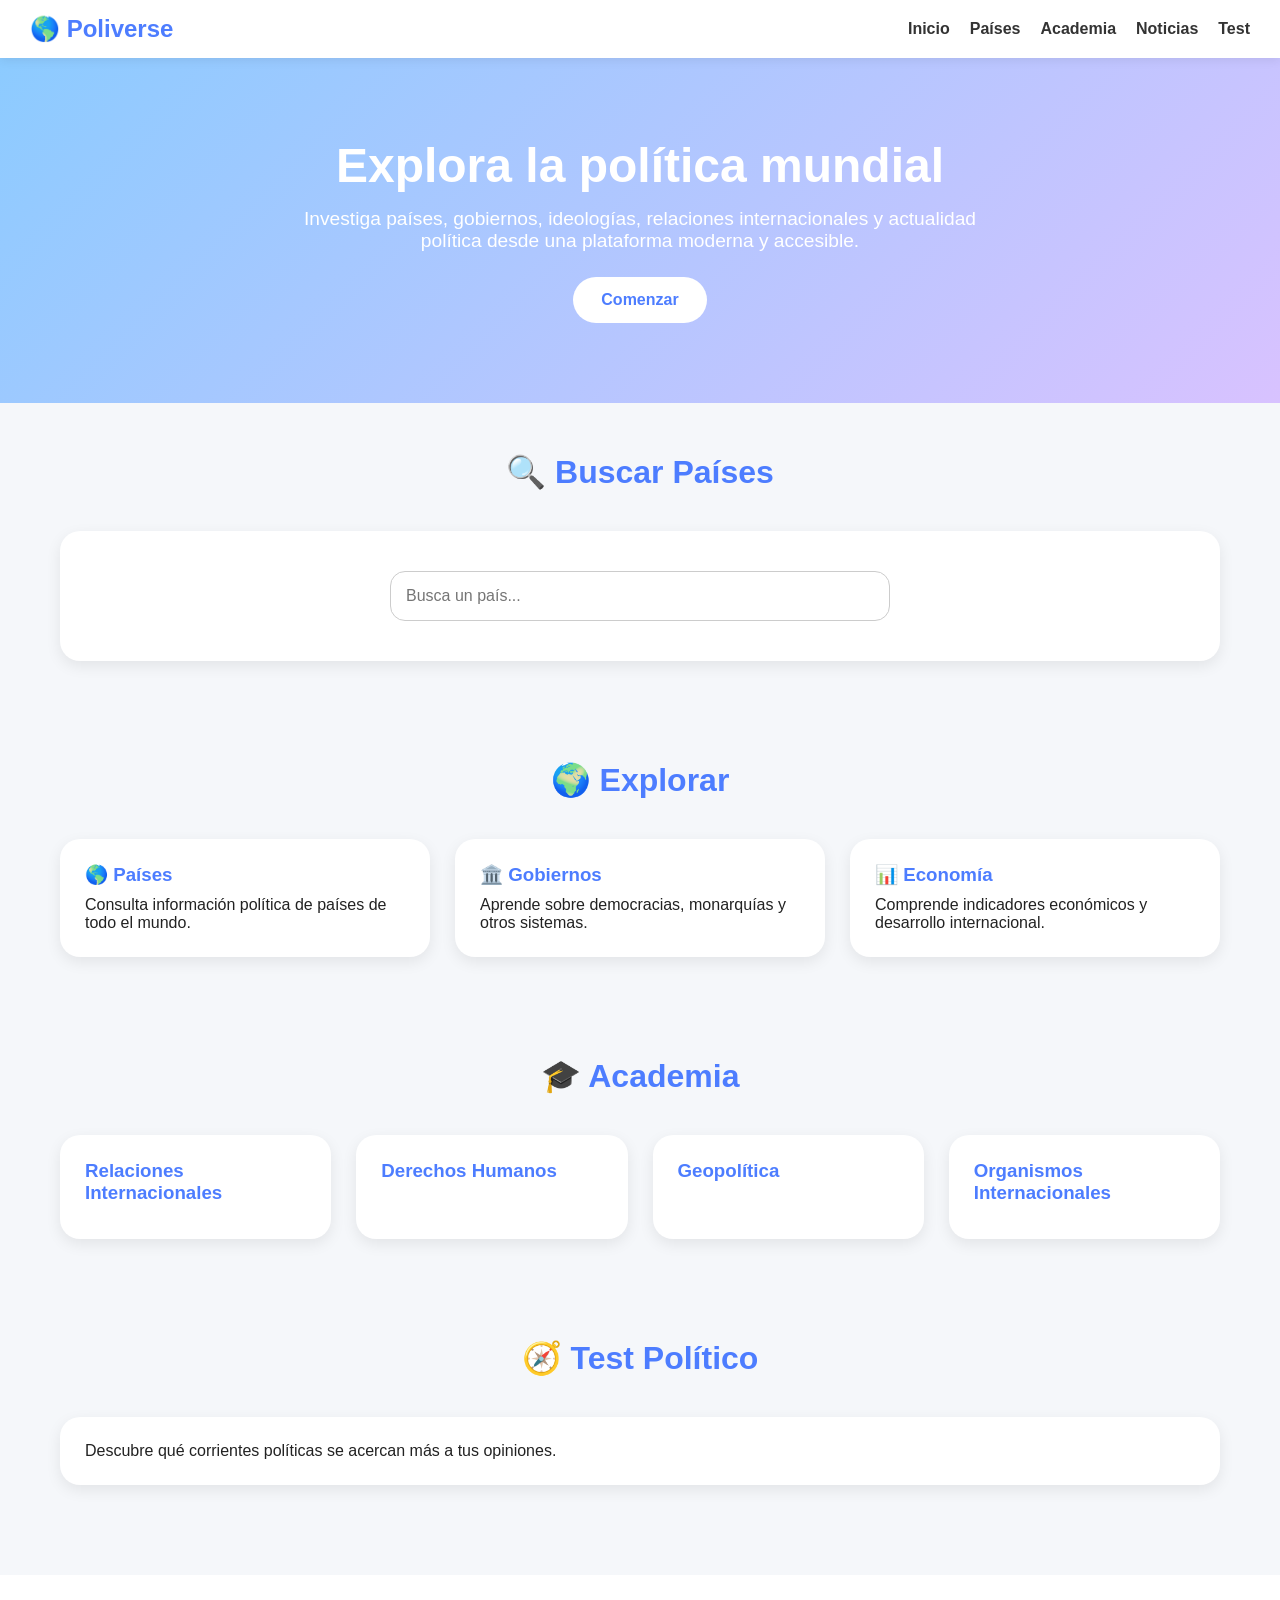
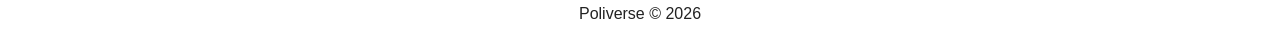
==== index.html @ 83f9dd61 "Create index.html" ====
<!DOCTYPE html>
<html lang="es">
<head>
<meta charset="UTF-8">
<meta name="viewport" content="width=device-width, initial-scale=1.0">

<title>Poliverse</title>

<style>

:root{
--azul:#8CCBFF;
--azul-fuerte:#4D7DFF;
--lila:#D8C2FF;
--rosa:#FFD6E8;
--blanco:#FFFFFF;
--gris:#F5F7FA;
}

*{
margin:0;
padding:0;
box-sizing:border-box;
font-family:Arial, Helvetica, sans-serif;
}

body{
background:var(--gris);
color:#222;
}

nav{
background:white;
padding:15px 30px;
display:flex;
justify-content:space-between;
align-items:center;
position:sticky;
top:0;
box-shadow:0 2px 10px rgba(0,0,0,.08);
z-index:100;
}

.logo{
font-size:1.5rem;
font-weight:bold;
color:var(--azul-fuerte);
}

.menu{
display:flex;
gap:20px;
}

.menu a{
text-decoration:none;
color:#333;
font-weight:600;
}

.hero{
background:linear-gradient(
135deg,
var(--azul),
var(--lila)
);
padding:80px 20px;
text-align:center;
color:white;
}

.hero h1{
font-size:3rem;
margin-bottom:15px;
}

.hero p{
font-size:1.2rem;
max-width:700px;
margin:auto;
}

.btn{
display:inline-block;
margin-top:25px;
padding:14px 28px;
background:white;
color:var(--azul-fuerte);
text-decoration:none;
border-radius:25px;
font-weight:bold;
}

.container{
max-width:1200px;
margin:auto;
padding:50px 20px;
}

.section-title{
text-align:center;
margin-bottom:40px;
font-size:2rem;
color:var(--azul-fuerte);
}

.cards{
display:grid;
grid-template-columns:repeat(auto-fit,minmax(250px,1fr));
gap:25px;
}

.card{
background:white;
padding:25px;
border-radius:20px;
box-shadow:0 5px 15px rgba(0,0,0,.08);
transition:.3s;
}

.card:hover{
transform:translateY(-8px);
}

.card h3{
margin-bottom:10px;
color:var(--azul-fuerte);
}

.search{
background:white;
padding:40px;
border-radius:20px;
box-shadow:0 5px 15px rgba(0,0,0,.08);
text-align:center;
}

.search input{
width:100%;
max-width:500px;
padding:15px;
border-radius:15px;
border:1px solid #ccc;
font-size:1rem;
}

footer{
background:white;
padding:30px;
text-align:center;
margin-top:40px;
}

@media(max-width:768px){

.menu{
display:none;
}

.hero h1{
font-size:2rem;
}

}

</style>
</head>

<body>

<nav>

<div class="logo">🌎 Poliverse</div>

<div class="menu">
<a href="#">Inicio</a>
<a href="#">Países</a>
<a href="#">Academia</a>
<a href="#">Noticias</a>
<a href="#">Test</a>
</div>

</nav>

<section class="hero">

<h1>Explora la política mundial</h1>

<p>
Investiga países, gobiernos, ideologías,
relaciones internacionales y actualidad política
desde una plataforma moderna y accesible.
</p>

<a href="#" class="btn">
Comenzar
</a>

</section>

<div class="container">

<h2 class="section-title">
🔍 Buscar Países
</h2>

<div class="search">
<input
type="text"
placeholder="Busca un país..."
>
</div>

</div>

<div class="container">

<h2 class="section-title">
🌍 Explorar
</h2>

<div class="cards">

<div class="card">
<h3>🌎 Países</h3>
<p>
Consulta información política de países
de todo el mundo.
</p>
</div>

<div class="card">
<h3>🏛️ Gobiernos</h3>
<p>
Aprende sobre democracias,
monarquías y otros sistemas.
</p>
</div>

<div class="card">
<h3>📊 Economía</h3>
<p>
Comprende indicadores económicos
y desarrollo internacional.
</p>
</div>

</div>

</div>

<div class="container">

<h2 class="section-title">
🎓 Academia
</h2>

<div class="cards">

<div class="card">
<h3>Relaciones Internacionales</h3>
</div>

<div class="card">
<h3>Derechos Humanos</h3>
</div>

<div class="card">
<h3>Geopolítica</h3>
</div>

<div class="card">
<h3>Organismos Internacionales</h3>
</div>

</div>

</div>

<div class="container">

<h2 class="section-title">
🧭 Test Político
</h2>

<div class="card">

<p>
Descubre qué corrientes políticas
se acercan más a tus opiniones.
</p>

</div>

</div>

<footer>

<p>
Poliverse © 2026
</p>

</footer>

</body>
</html>
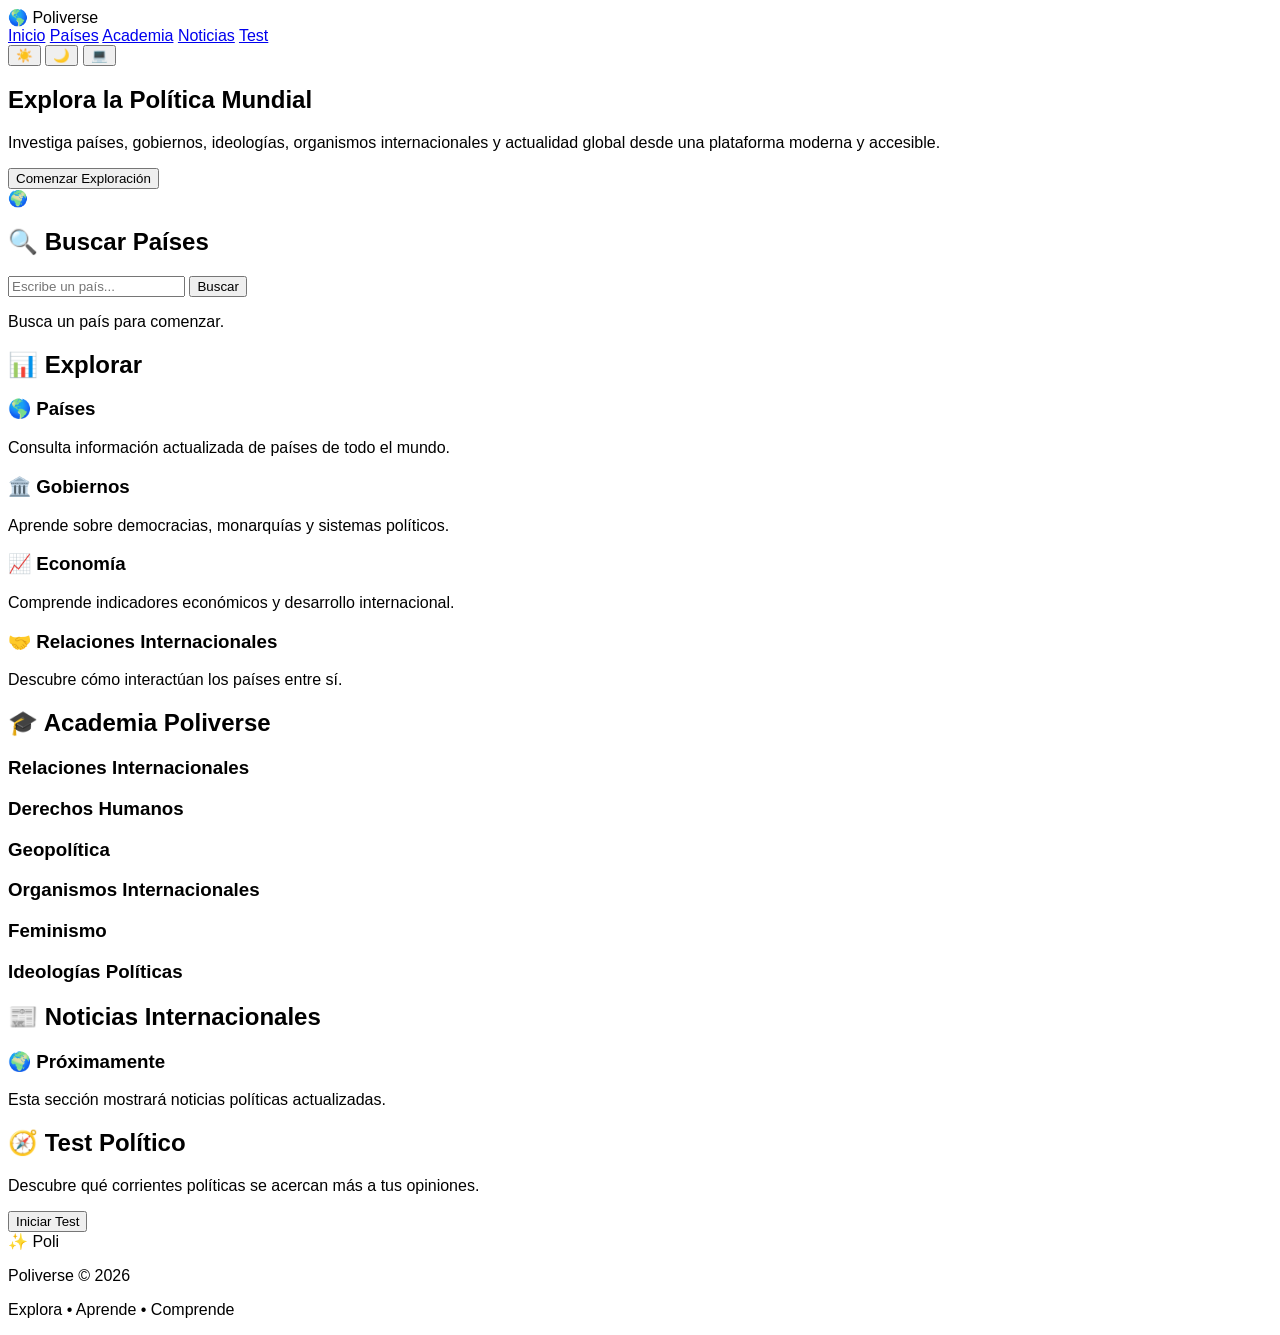
==== commit eb3b21a7: "Update index.html" ====
--- a/index.html
+++ b/index.html
@@ -1,222 +1,121 @@
 <!DOCTYPE html>
 <html lang="es">
+
 <head>
+
 <meta charset="UTF-8">
 <meta name="viewport" content="width=device-width, initial-scale=1.0">
 
 <title>Poliverse</title>
 
-<style>
-
-:root{
---azul:#8CCBFF;
---azul-fuerte:#4D7DFF;
---lila:#D8C2FF;
---rosa:#FFD6E8;
---blanco:#FFFFFF;
---gris:#F5F7FA;
-}
-
-*{
-margin:0;
-padding:0;
-box-sizing:border-box;
-font-family:Arial, Helvetica, sans-serif;
-}
-
-body{
-background:var(--gris);
-color:#222;
-}
-
-nav{
-background:white;
-padding:15px 30px;
-display:flex;
-justify-content:space-between;
-align-items:center;
-position:sticky;
-top:0;
-box-shadow:0 2px 10px rgba(0,0,0,.08);
-z-index:100;
-}
-
-.logo{
-font-size:1.5rem;
-font-weight:bold;
-color:var(--azul-fuerte);
-}
-
-.menu{
-display:flex;
-gap:20px;
-}
-
-.menu a{
-text-decoration:none;
-color:#333;
-font-weight:600;
-}
-
-.hero{
-background:linear-gradient(
-135deg,
-var(--azul),
-var(--lila)
-);
-padding:80px 20px;
-text-align:center;
-color:white;
-}
-
-.hero h1{
-font-size:3rem;
-margin-bottom:15px;
-}
-
-.hero p{
-font-size:1.2rem;
-max-width:700px;
-margin:auto;
-}
-
-.btn{
-display:inline-block;
-margin-top:25px;
-padding:14px 28px;
-background:white;
-color:var(--azul-fuerte);
-text-decoration:none;
-border-radius:25px;
-font-weight:bold;
-}
-
-.container{
-max-width:1200px;
-margin:auto;
-padding:50px 20px;
-}
-
-.section-title{
-text-align:center;
-margin-bottom:40px;
-font-size:2rem;
-color:var(--azul-fuerte);
-}
-
-.cards{
-display:grid;
-grid-template-columns:repeat(auto-fit,minmax(250px,1fr));
-gap:25px;
-}
-
-.card{
-background:white;
-padding:25px;
-border-radius:20px;
-box-shadow:0 5px 15px rgba(0,0,0,.08);
-transition:.3s;
-}
-
-.card:hover{
-transform:translateY(-8px);
-}
-
-.card h3{
-margin-bottom:10px;
-color:var(--azul-fuerte);
-}
-
-.search{
-background:white;
-padding:40px;
-border-radius:20px;
-box-shadow:0 5px 15px rgba(0,0,0,.08);
-text-align:center;
-}
-
-.search input{
-width:100%;
-max-width:500px;
-padding:15px;
-border-radius:15px;
-border:1px solid #ccc;
-font-size:1rem;
-}
-
-footer{
-background:white;
-padding:30px;
-text-align:center;
-margin-top:40px;
-}
-
-@media(max-width:768px){
-
-.menu{
-display:none;
-}
-
-.hero h1{
-font-size:2rem;
-}
-
-}
-
-</style>
+<link rel="stylesheet" href="style.css">
+
+<link href="https://fonts.googleapis.com/css2?family=Poppins:wght@300;400;500;600;700&display=swap" rel="stylesheet">
+
 </head>
 
 <body>
 
-<nav>
-
-<div class="logo">🌎 Poliverse</div>
+<!-- Barra superior -->
+
+<nav class="navbar">
+
+<div class="logo">
+🌎 Poliverse
+</div>
 
 <div class="menu">
-<a href="#">Inicio</a>
-<a href="#">Países</a>
-<a href="#">Academia</a>
-<a href="#">Noticias</a>
-<a href="#">Test</a>
+
+<a href="#inicio">Inicio</a>
+
+<a href="#paises">Países</a>
+
+<a href="#academia">Academia</a>
+
+<a href="#noticias">Noticias</a>
+
+<a href="#test">Test</a>
+
+</div>
+
+<div class="theme-switch">
+
+<button id="lightBtn">☀️</button>
+
+<button id="darkBtn">🌙</button>
+
+<button id="autoBtn">💻</button>
+
 </div>
 
 </nav>
 
-<section class="hero">
-
-<h1>Explora la política mundial</h1>
+<!-- Hero -->
+
+<section id="inicio" class="hero">
+
+<div class="hero-content">
+
+<h1>
+Explora la Política Mundial
+</h1>
 
 <p>
 Investiga países, gobiernos, ideologías,
-relaciones internacionales y actualidad política
+organismos internacionales y actualidad global
 desde una plataforma moderna y accesible.
 </p>
 
-<a href="#" class="btn">
-Comenzar
-</a>
-
-</section>
-
-<div class="container">
-
-<h2 class="section-title">
+<button class="hero-btn">
+Comenzar Exploración
+</button>
+
+</div>
+
+<div class="hero-globe">
+🌍
+</div>
+
+</section>
+
+<!-- Buscador -->
+
+<section id="paises" class="section">
+
+<h2>
 🔍 Buscar Países
 </h2>
 
-<div class="search">
+<div class="search-box">
+
 <input
+id="countryInput"
 type="text"
-placeholder="Busca un país..."
+placeholder="Escribe un país..."
 >
-</div>
-
-</div>
-
-<div class="container">
-
-<h2 class="section-title">
-🌍 Explorar
+
+<button onclick="buscarPais()">
+Buscar
+</button>
+
+</div>
+
+<div id="resultadoPais">
+
+<p class="placeholder">
+Busca un país para comenzar.
+</p>
+
+</div>
+
+</section>
+
+<!-- Estadísticas -->
+
+<section class="section">
+
+<h2>
+📊 Explorar
 </h2>
 
 <div class="cards">
@@ -224,35 +123,41 @@
 <div class="card">
 <h3>🌎 Países</h3>
 <p>
-Consulta información política de países
-de todo el mundo.
+Consulta información actualizada de países de todo el mundo.
 </p>
 </div>
 
 <div class="card">
 <h3>🏛️ Gobiernos</h3>
 <p>
-Aprende sobre democracias,
-monarquías y otros sistemas.
-</p>
-</div>
-
-<div class="card">
-<h3>📊 Economía</h3>
-<p>
-Comprende indicadores económicos
-y desarrollo internacional.
-</p>
-</div>
-
-</div>
-
-</div>
-
-<div class="container">
-
-<h2 class="section-title">
-🎓 Academia
+Aprende sobre democracias, monarquías y sistemas políticos.
+</p>
+</div>
+
+<div class="card">
+<h3>📈 Economía</h3>
+<p>
+Comprende indicadores económicos y desarrollo internacional.
+</p>
+</div>
+
+<div class="card">
+<h3>🤝 Relaciones Internacionales</h3>
+<p>
+Descubre cómo interactúan los países entre sí.
+</p>
+</div>
+
+</div>
+
+</section>
+
+<!-- Academia -->
+
+<section id="academia" class="section">
+
+<h2>
+🎓 Academia Poliverse
 </h2>
 
 <div class="cards">
@@ -273,26 +178,72 @@
 <h3>Organismos Internacionales</h3>
 </div>
 
-</div>
-
-</div>
-
-<div class="container">
-
-<h2 class="section-title">
+<div class="card">
+<h3>Feminismo</h3>
+</div>
+
+<div class="card">
+<h3>Ideologías Políticas</h3>
+</div>
+
+</div>
+
+</section>
+
+<!-- Noticias -->
+
+<section id="noticias" class="section">
+
+<h2>
+📰 Noticias Internacionales
+</h2>
+
+<div class="news-container">
+
+<div class="news-card">
+<h3>🌍 Próximamente</h3>
+
+<p>
+Esta sección mostrará noticias políticas actualizadas.
+</p>
+
+</div>
+
+</div>
+
+</section>
+
+<!-- Test -->
+
+<section id="test" class="section">
+
+<h2>
 🧭 Test Político
 </h2>
 
 <div class="card">
 
 <p>
-Descubre qué corrientes políticas
-se acercan más a tus opiniones.
-</p>
-
-</div>
-
-</div>
+Descubre qué corrientes políticas se acercan más a tus opiniones.
+</p>
+
+<button class="hero-btn">
+Iniciar Test
+</button>
+
+</div>
+
+</section>
+
+<!-- Mascota -->
+
+<div class="mascot">
+
+✨ Poli
+
+</div>
+
+<!-- Footer -->
 
 <footer>
 
@@ -300,7 +251,14 @@
 Poliverse © 2026
 </p>
 
+<p>
+Explora • Aprende • Comprende
+</p>
+
 </footer>
 
+<script src="script.js"></script>
+
 </body>
+
 </html>
--- a/style.css
+++ b/style.css
@@ -0,0 +1,3 @@
+body{
+    font-family: Arial, sans-serif;
+}
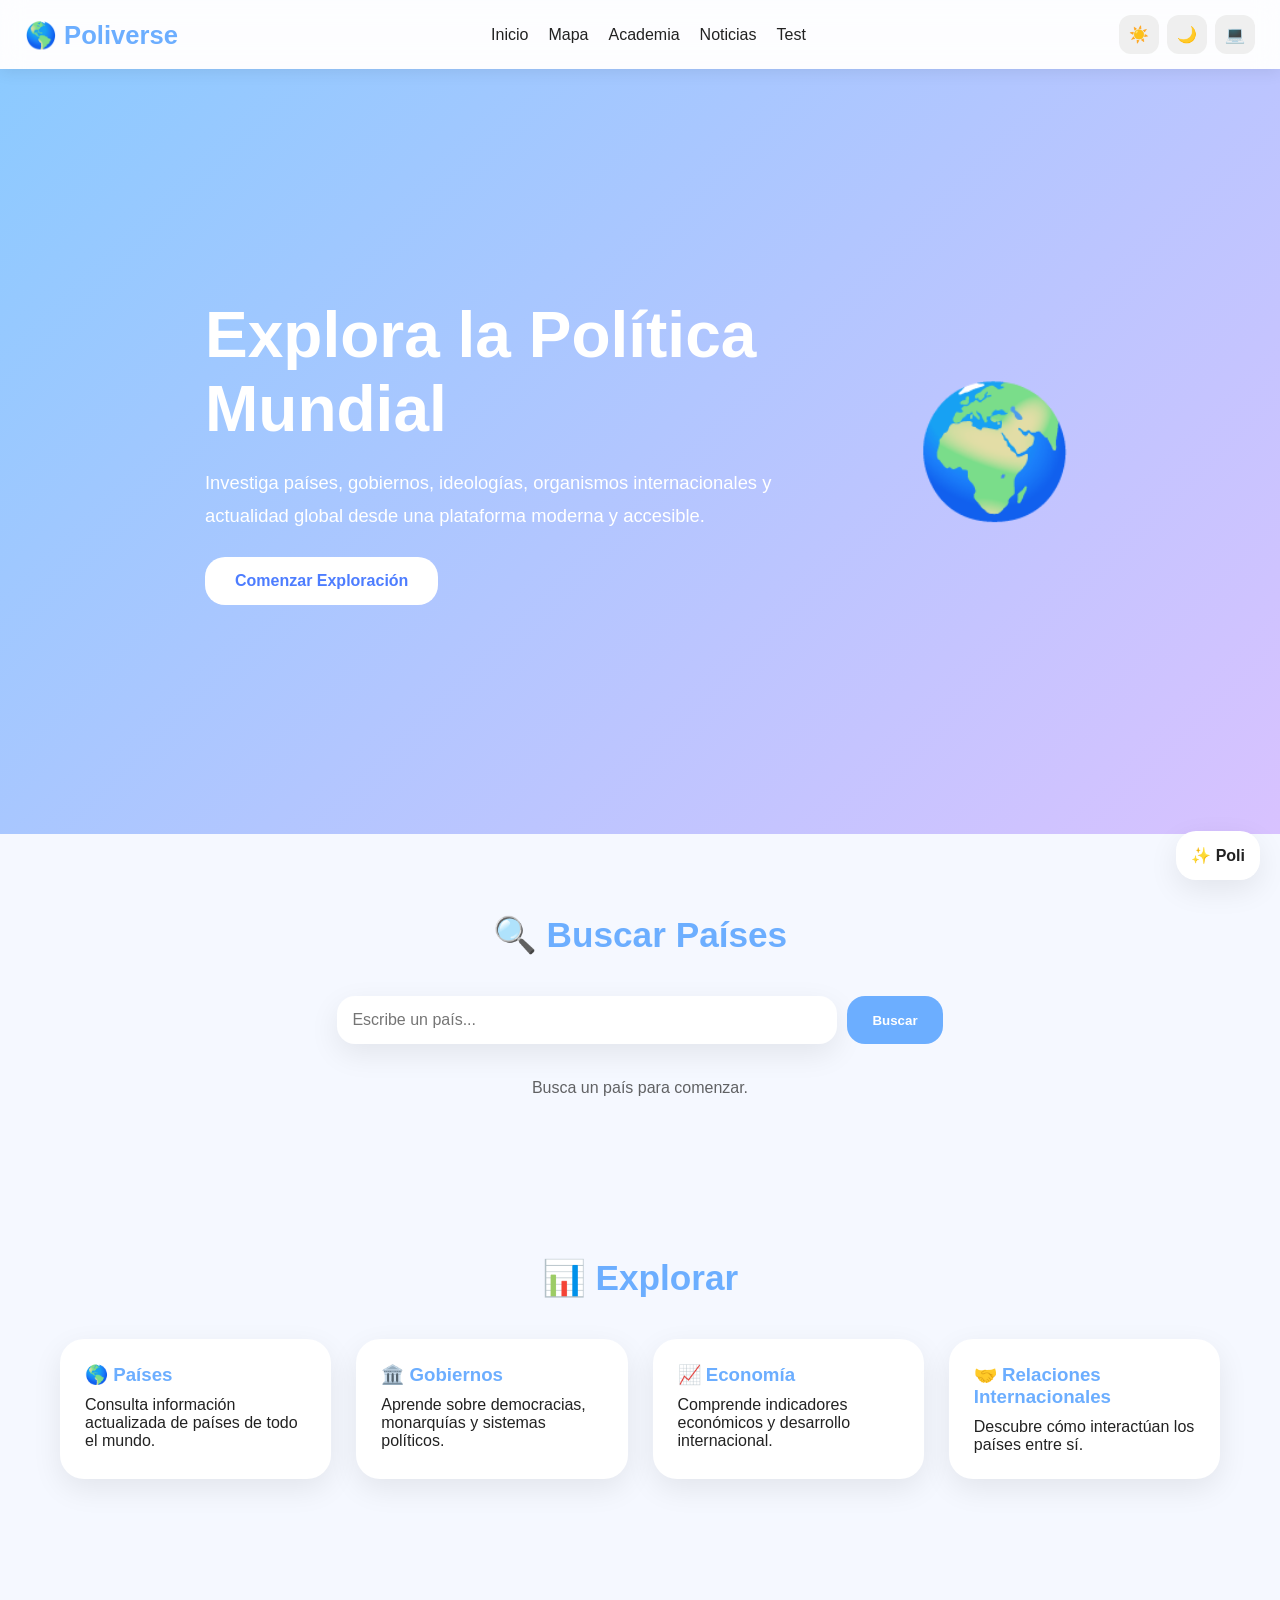
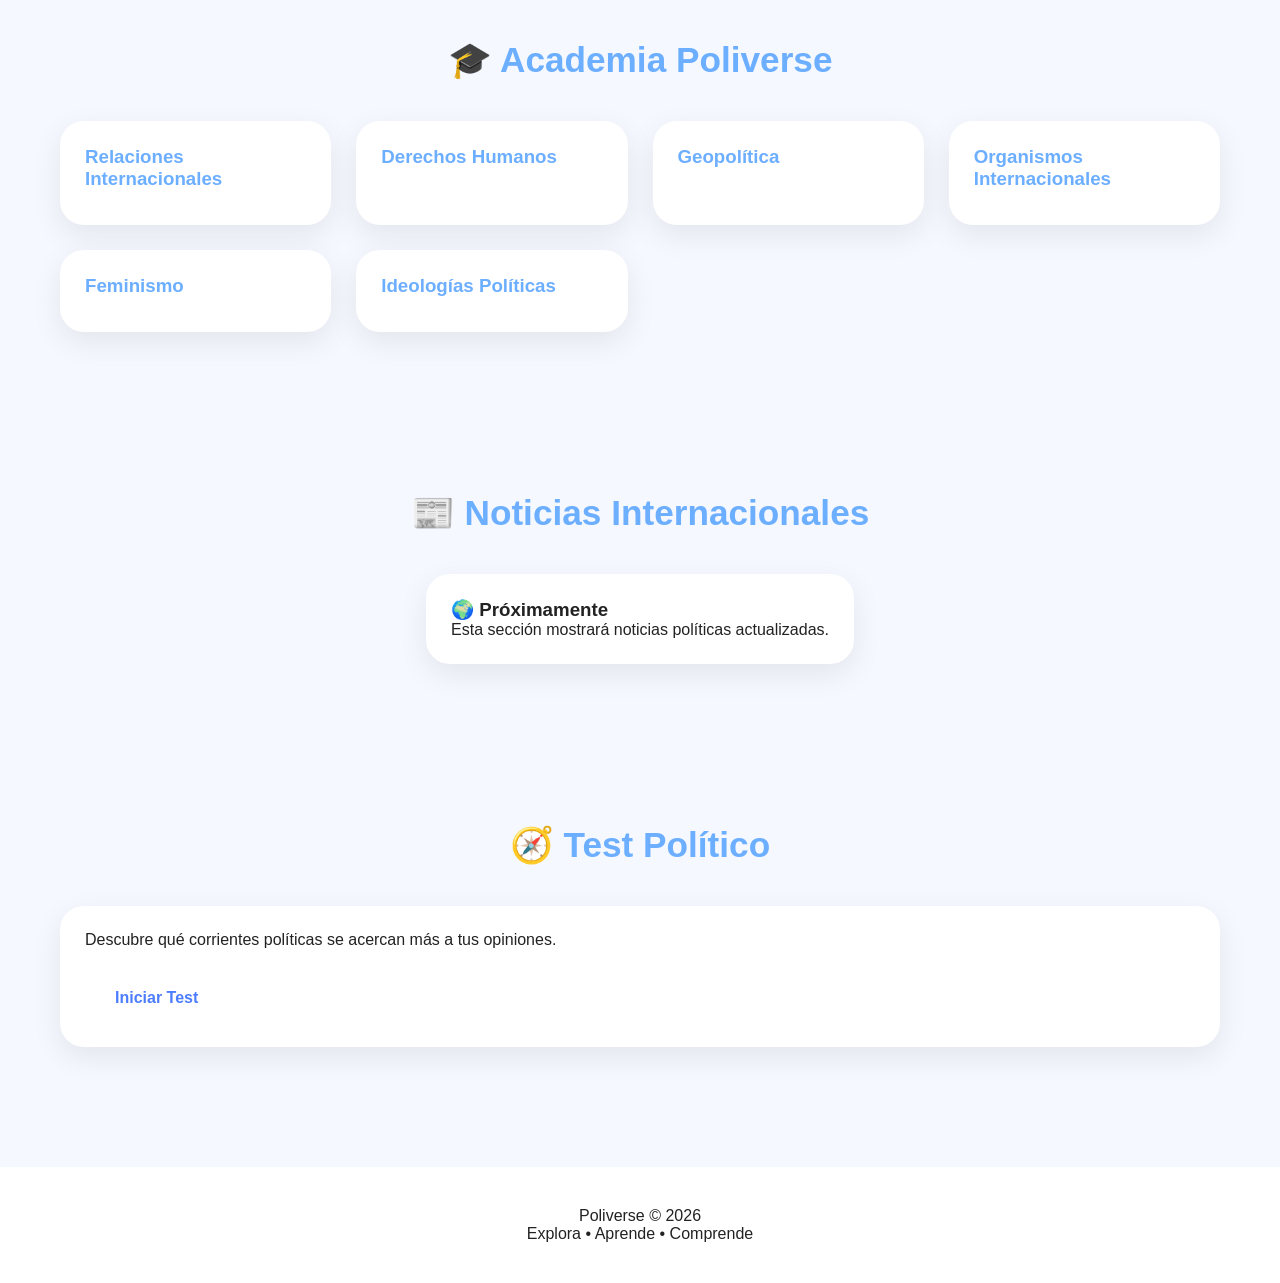
==== commit ec66dddd: "Update index.html" ====
--- a/index.html
+++ b/index.html
@@ -28,7 +28,7 @@
 
 <a href="#inicio">Inicio</a>
 
-<a href="#paises">Países</a>
+<a href="mapa.html">Mapa</a>
 
 <a href="#academia">Academia</a>
 
@@ -37,7 +37,6 @@
 <a href="#test">Test</a>
 
 </div>
-
 <div class="theme-switch">
 
 <button id="lightBtn">☀️</button>
--- a/style.css
+++ b/style.css
@@ -1,3 +1,536 @@
+:root{
+
+--bg:#f5f8ff;
+--card:#ffffff;
+--text:#222222;
+
+--primary:#6caeff;
+--secondary:#d8c2ff;
+
+--shadow:0 10px 30px rgba(0,0,0,.08);
+
+}
+
+body.dark{
+
+--bg:#0f172a;
+--card:#1e293b;
+--text:#f1f5f9;
+
+--primary:#7ab8ff;
+--secondary:#a78bfa;
+
+--shadow:0 10px 30px rgba(0,0,0,.35);
+
+}
+
+*{
+margin:0;
+padding:0;
+box-sizing:border-box;
+}
+
+html{
+scroll-behavior:smooth;
+}
+
 body{
-    font-family: Arial, sans-serif;
-}
+
+font-family:'Poppins',sans-serif;
+
+background:var(--bg);
+
+color:var(--text);
+
+transition:.4s;
+
+overflow-x:hidden;
+
+}
+
+/* NAVBAR */
+
+.navbar{
+
+position:sticky;
+
+top:0;
+
+z-index:1000;
+
+display:flex;
+
+justify-content:space-between;
+
+align-items:center;
+
+padding:15px 25px;
+
+background:rgba(255,255,255,.75);
+
+backdrop-filter:blur(12px);
+
+box-shadow:0 3px 15px rgba(0,0,0,.08);
+
+}
+
+body.dark .navbar{
+
+background:rgba(15,23,42,.8);
+
+}
+
+.logo{
+
+font-size:1.6rem;
+
+font-weight:700;
+
+color:var(--primary);
+
+}
+
+.menu{
+
+display:flex;
+
+gap:20px;
+
+}
+
+.menu a{
+
+text-decoration:none;
+
+font-weight:500;
+
+color:var(--text);
+
+transition:.3s;
+
+}
+
+.menu a:hover{
+
+color:var(--primary);
+
+}
+
+.theme-switch{
+
+display:flex;
+
+gap:8px;
+
+}
+
+.theme-switch button{
+
+border:none;
+
+padding:10px;
+
+border-radius:12px;
+
+cursor:pointer;
+
+font-size:1rem;
+
+}
+
+/* HERO */
+
+.hero{
+
+min-height:85vh;
+
+display:flex;
+
+justify-content:center;
+
+align-items:center;
+
+padding:40px;
+
+gap:60px;
+
+background:
+
+linear-gradient(
+135deg,
+#8ccaff,
+#d8c2ff
+);
+
+}
+
+.hero-content{
+
+max-width:650px;
+
+}
+
+.hero h1{
+
+font-size:4rem;
+
+margin-bottom:20px;
+
+color:white;
+
+}
+
+.hero p{
+
+font-size:1.15rem;
+
+line-height:1.8;
+
+color:white;
+
+}
+
+.hero-btn{
+
+margin-top:25px;
+
+padding:15px 30px;
+
+border:none;
+
+border-radius:20px;
+
+cursor:pointer;
+
+font-size:1rem;
+
+font-weight:600;
+
+background:white;
+
+color:#4d7dff;
+
+transition:.3s;
+
+}
+
+.hero-btn:hover{
+
+transform:translateY(-3px);
+
+}
+
+.hero-globe{
+
+font-size:8rem;
+
+animation:float 4s infinite ease-in-out;
+
+}
+
+@keyframes float{
+
+0%{
+transform:translateY(0px);
+}
+
+50%{
+transform:translateY(-20px);
+}
+
+100%{
+transform:translateY(0px);
+}
+
+}
+
+/* SECTIONS */
+
+.section{
+
+max-width:1200px;
+
+margin:auto;
+
+padding:80px 20px;
+
+}
+
+.section h2{
+
+text-align:center;
+
+margin-bottom:40px;
+
+font-size:2.2rem;
+
+color:var(--primary);
+
+}
+
+/* SEARCH */
+
+.search-box{
+
+display:flex;
+
+justify-content:center;
+
+gap:10px;
+
+flex-wrap:wrap;
+
+}
+
+.search-box input{
+
+width:100%;
+
+max-width:500px;
+
+padding:15px;
+
+border-radius:18px;
+
+border:none;
+
+box-shadow:var(--shadow);
+
+font-size:1rem;
+
+}
+
+.search-box button{
+
+padding:15px 25px;
+
+border:none;
+
+border-radius:18px;
+
+cursor:pointer;
+
+background:var(--primary);
+
+color:white;
+
+font-weight:600;
+
+}
+
+#resultadoPais{
+
+margin-top:35px;
+
+}
+
+.placeholder{
+
+text-align:center;
+
+opacity:.7;
+
+}
+
+/* CARDS */
+
+.cards{
+
+display:grid;
+
+grid-template-columns:
+repeat(auto-fit,minmax(250px,1fr));
+
+gap:25px;
+
+}
+
+.card{
+
+background:var(--card);
+
+padding:25px;
+
+border-radius:24px;
+
+box-shadow:var(--shadow);
+
+transition:.3s;
+
+}
+
+.card:hover{
+
+transform:translateY(-8px);
+
+}
+
+.card h3{
+
+margin-bottom:10px;
+
+color:var(--primary);
+
+}
+
+/* COUNTRY CARD */
+
+.country-card{
+
+background:var(--card);
+
+padding:25px;
+
+border-radius:25px;
+
+box-shadow:var(--shadow);
+
+max-width:900px;
+
+margin:auto;
+
+animation:appear .5s ease;
+
+}
+
+.country-card img{
+
+width:130px;
+
+border-radius:10px;
+
+margin-bottom:15px;
+
+}
+
+@keyframes appear{
+
+from{
+opacity:0;
+transform:translateY(20px);
+}
+
+to{
+opacity:1;
+transform:translateY(0);
+}
+
+}
+
+/* NEWS */
+
+.news-container{
+
+display:flex;
+
+justify-content:center;
+
+}
+
+.news-card{
+
+background:var(--card);
+
+padding:25px;
+
+border-radius:24px;
+
+box-shadow:var(--shadow);
+
+max-width:700px;
+
+}
+
+/* MASCOTA */
+
+.mascot{
+
+position:fixed;
+
+bottom:20px;
+
+right:20px;
+
+padding:15px;
+
+border-radius:20px;
+
+background:white;
+
+box-shadow:var(--shadow);
+
+font-weight:700;
+
+animation:float 4s infinite;
+
+z-index:999;
+
+}
+
+body.dark .mascot{
+
+background:#1e293b;
+
+}
+
+/* FOOTER */
+
+footer{
+
+text-align:center;
+
+padding:40px 20px;
+
+margin-top:40px;
+
+background:var(--card);
+
+}
+
+/* MOBILE */
+
+@media(max-width:768px){
+
+.hero{
+
+flex-direction:column;
+
+text-align:center;
+
+}
+
+.hero h1{
+
+font-size:2.4rem;
+
+}
+
+.hero-globe{
+
+font-size:5rem;
+
+}
+
+.menu{
+
+display:none;
+
+}
+
+.search-box{
+
+flex-direction:column;
+
+align-items:center;
+
+}
+
+.search-box button{
+
+width:100%;
+
+max-width:500px;
+
+}
+
+}
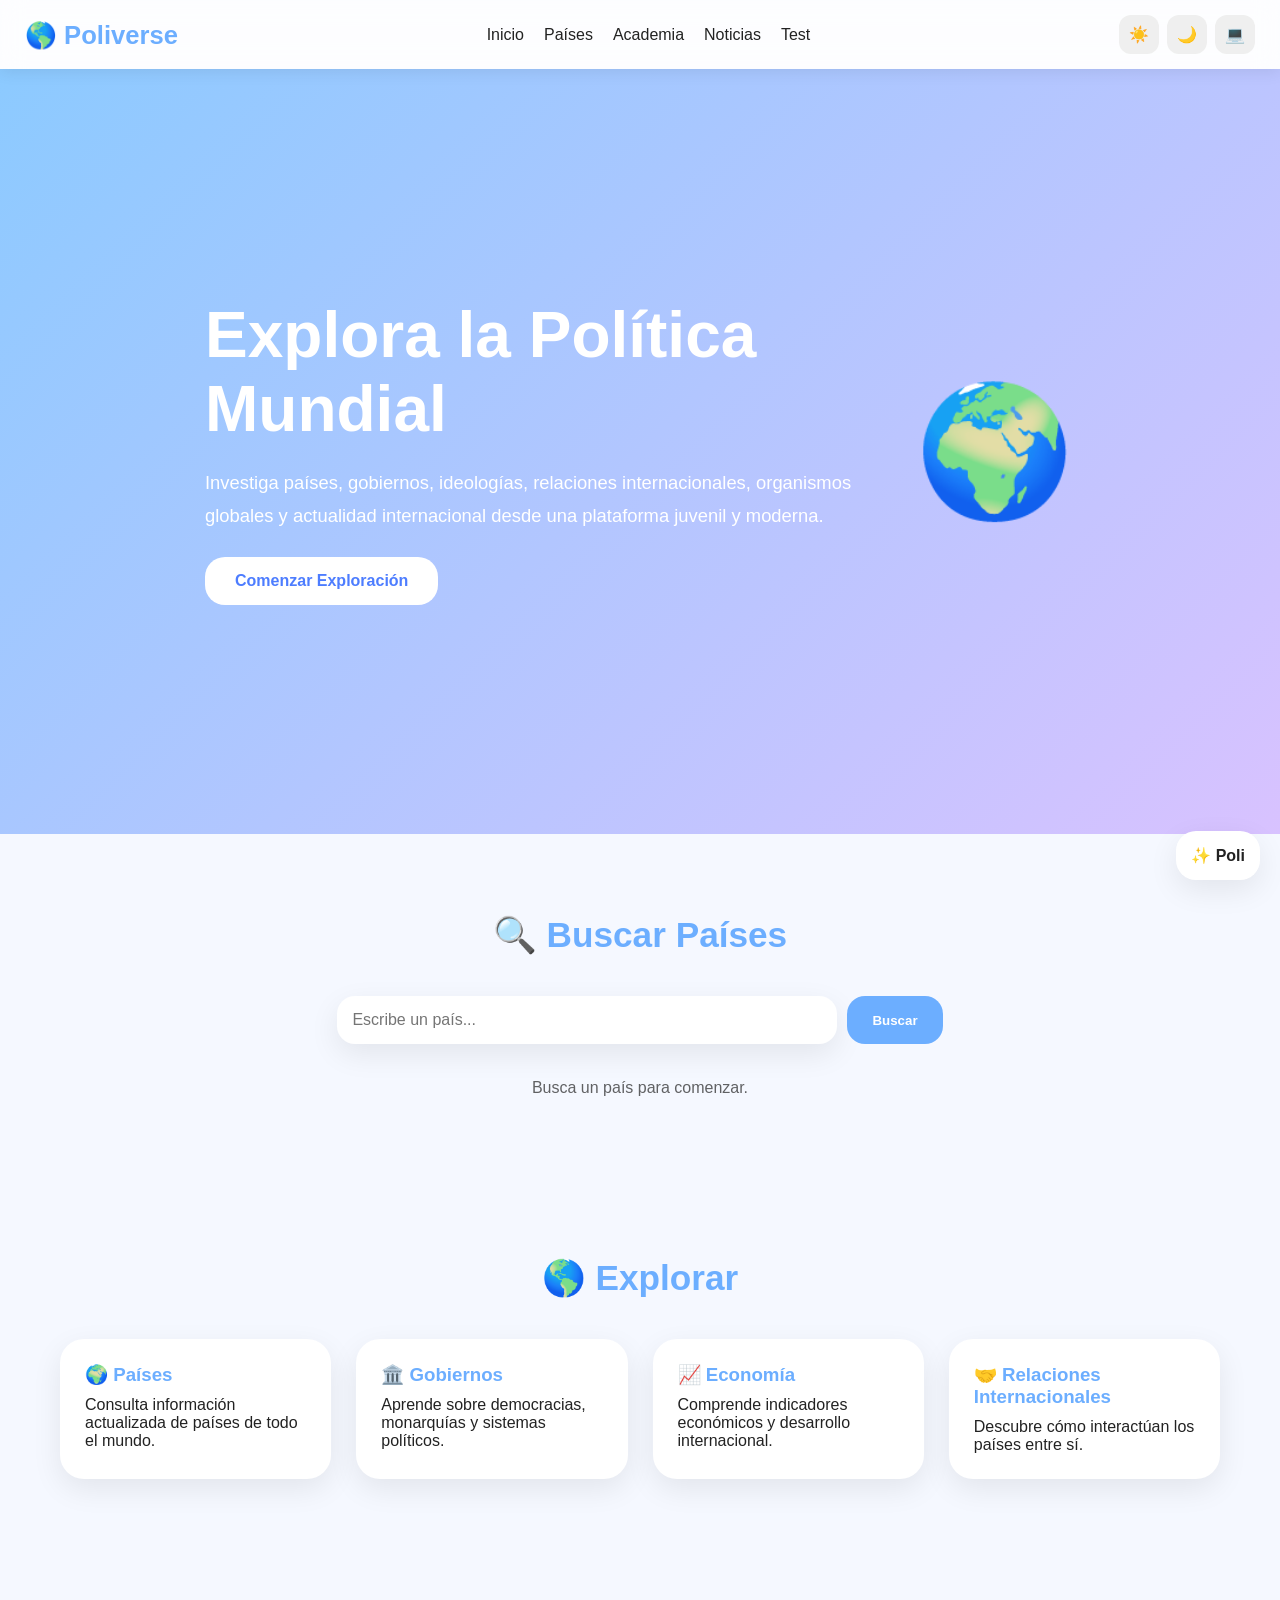
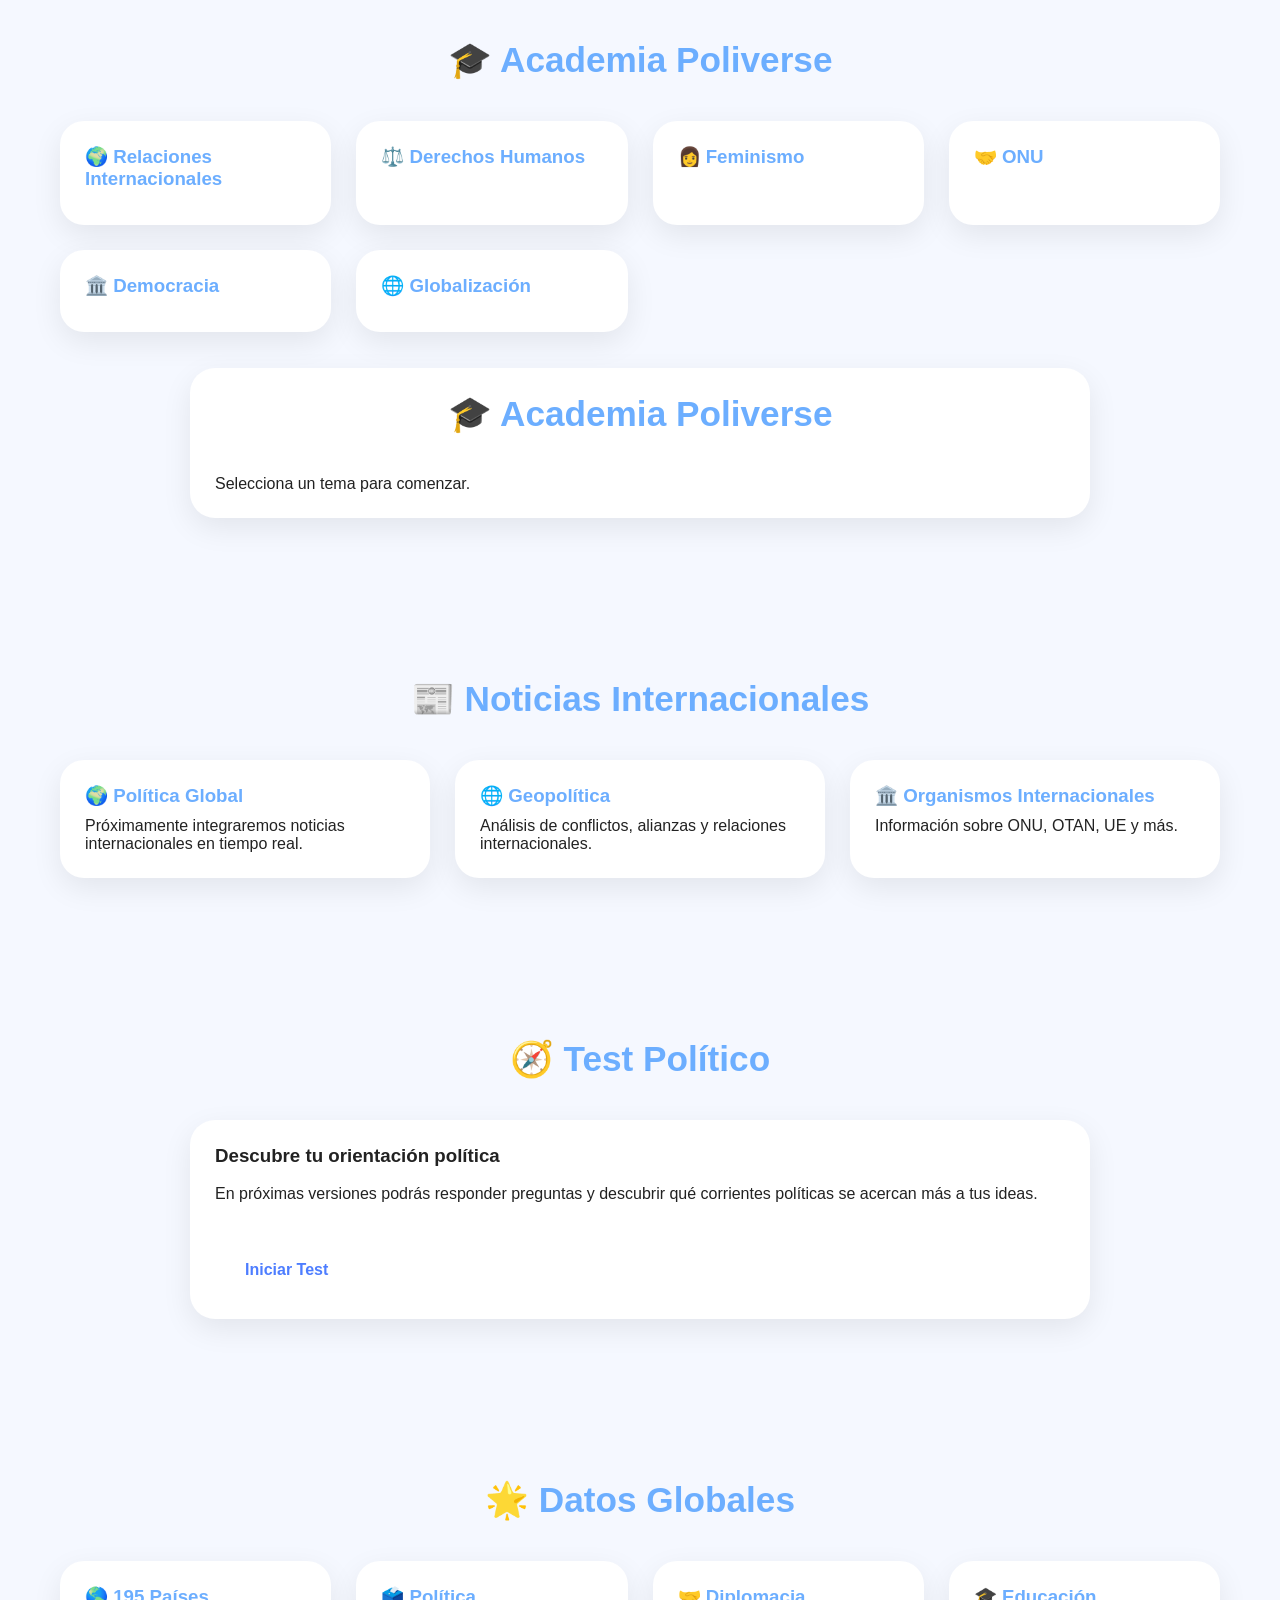
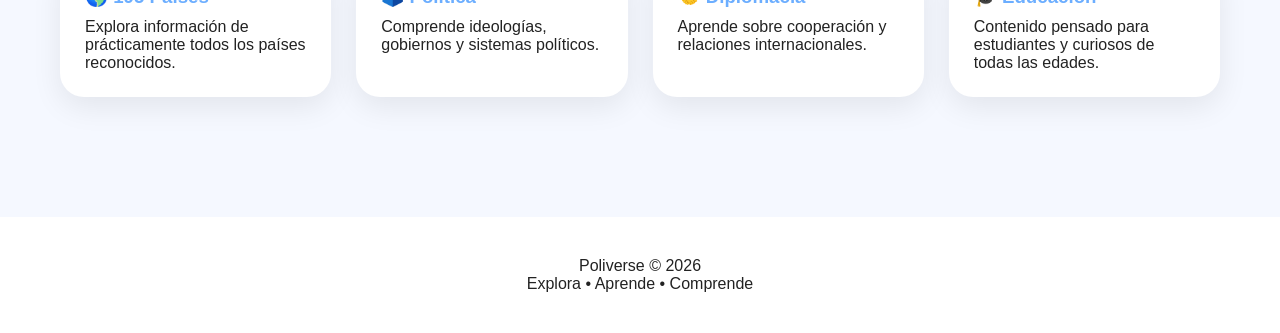
==== commit 44f37ce3: "Update index.html" ====
--- a/index.html
+++ b/index.html
@@ -16,7 +16,7 @@
 
 <body>
 
-<!-- Barra superior -->
+<!-- NAVBAR -->
 
 <nav class="navbar">
 
@@ -28,7 +28,7 @@
 
 <a href="#inicio">Inicio</a>
 
-<a href="mapa.html">Mapa</a>
+<a href="#paises">Países</a>
 
 <a href="#academia">Academia</a>
 
@@ -37,6 +37,7 @@
 <a href="#test">Test</a>
 
 </div>
+
 <div class="theme-switch">
 
 <button id="lightBtn">☀️</button>
@@ -49,7 +50,7 @@
 
 </nav>
 
-<!-- Hero -->
+<!-- HERO -->
 
 <section id="inicio" class="hero">
 
@@ -61,12 +62,16 @@
 
 <p>
 Investiga países, gobiernos, ideologías,
-organismos internacionales y actualidad global
-desde una plataforma moderna y accesible.
-</p>
-
-<button class="hero-btn">
+relaciones internacionales, organismos globales
+y actualidad internacional desde una plataforma
+juvenil y moderna.
+</p>
+
+<button class="hero-btn"
+onclick="document.getElementById('paises').scrollIntoView()">
+
 Comenzar Exploración
+
 </button>
 
 </div>
@@ -77,7 +82,7 @@
 
 </section>
 
-<!-- Buscador -->
+<!-- BUSCADOR -->
 
 <section id="paises" class="section">
 
@@ -109,49 +114,65 @@
 
 </section>
 
-<!-- Estadísticas -->
+<!-- EXPLORAR -->
 
 <section class="section">
 
 <h2>
-📊 Explorar
+🌎 Explorar
 </h2>
 
 <div class="cards">
 
 <div class="card">
-<h3>🌎 Países</h3>
-<p>
-Consulta información actualizada de países de todo el mundo.
-</p>
-</div>
-
-<div class="card">
+
+<h3>🌍 Países</h3>
+
+<p>
+Consulta información actualizada de países
+de todo el mundo.
+</p>
+
+</div>
+
+<div class="card">
+
 <h3>🏛️ Gobiernos</h3>
-<p>
-Aprende sobre democracias, monarquías y sistemas políticos.
-</p>
-</div>
-
-<div class="card">
+
+<p>
+Aprende sobre democracias, monarquías
+y sistemas políticos.
+</p>
+
+</div>
+
+<div class="card">
+
 <h3>📈 Economía</h3>
-<p>
-Comprende indicadores económicos y desarrollo internacional.
-</p>
-</div>
-
-<div class="card">
+
+<p>
+Comprende indicadores económicos
+y desarrollo internacional.
+</p>
+
+</div>
+
+<div class="card">
+
 <h3>🤝 Relaciones Internacionales</h3>
-<p>
-Descubre cómo interactúan los países entre sí.
-</p>
-</div>
-
-</div>
-
-</section>
-
-<!-- Academia -->
+
+<p>
+Descubre cómo interactúan los países
+entre sí.
+</p>
+
+</div>
+
+</div>
+
+</section>
+
+<!-- ACADEMIA -->
 
 <section id="academia" class="section">
 
@@ -161,35 +182,49 @@
 
 <div class="cards">
 
-<div class="card">
-<h3>Relaciones Internacionales</h3>
-</div>
-
-<div class="card">
-<h3>Derechos Humanos</h3>
-</div>
-
-<div class="card">
-<h3>Geopolítica</h3>
-</div>
-
-<div class="card">
-<h3>Organismos Internacionales</h3>
-</div>
-
-<div class="card">
-<h3>Feminismo</h3>
-</div>
-
-<div class="card">
-<h3>Ideologías Políticas</h3>
-</div>
-
-</div>
-
-</section>
-
-<!-- Noticias -->
+<div class="card" onclick="abrirAcademia('ri')">
+<h3>🌍 Relaciones Internacionales</h3>
+</div>
+
+<div class="card" onclick="abrirAcademia('ddhh')">
+<h3>⚖️ Derechos Humanos</h3>
+</div>
+
+<div class="card" onclick="abrirAcademia('feminismo')">
+<h3>👩 Feminismo</h3>
+</div>
+
+<div class="card" onclick="abrirAcademia('onu')">
+<h3>🤝 ONU</h3>
+</div>
+
+<div class="card" onclick="abrirAcademia('democracia')">
+<h3>🏛️ Democracia</h3>
+</div>
+
+<div class="card" onclick="abrirAcademia('globalizacion')">
+<h3>🌐 Globalización</h3>
+</div>
+
+</div>
+
+<br><br>
+
+<div id="academiaContenido" class="country-card">
+
+<h2>
+🎓 Academia Poliverse
+</h2>
+
+<p>
+Selecciona un tema para comenzar.
+</p>
+
+</div>
+
+</section>
+
+<!-- NOTICIAS -->
 
 <section id="noticias" class="section">
 
@@ -197,22 +232,46 @@
 📰 Noticias Internacionales
 </h2>
 
-<div class="news-container">
-
-<div class="news-card">
-<h3>🌍 Próximamente</h3>
-
-<p>
-Esta sección mostrará noticias políticas actualizadas.
-</p>
-
-</div>
-
-</div>
-
-</section>
-
-<!-- Test -->
+<div class="cards">
+
+<div class="card">
+
+<h3>🌍 Política Global</h3>
+
+<p>
+Próximamente integraremos noticias
+internacionales en tiempo real.
+</p>
+
+</div>
+
+<div class="card">
+
+<h3>🌐 Geopolítica</h3>
+
+<p>
+Análisis de conflictos, alianzas
+y relaciones internacionales.
+</p>
+
+</div>
+
+<div class="card">
+
+<h3>🏛️ Organismos Internacionales</h3>
+
+<p>
+Información sobre ONU, OTAN,
+UE y más.
+</p>
+
+</div>
+
+</div>
+
+</section>
+
+<!-- TEST -->
 
 <section id="test" class="section">
 
@@ -220,29 +279,97 @@
 🧭 Test Político
 </h2>
 
-<div class="card">
-
-<p>
-Descubre qué corrientes políticas se acercan más a tus opiniones.
-</p>
+<div class="country-card">
+
+<h3>
+Descubre tu orientación política
+</h3>
+
+<br>
+
+<p>
+En próximas versiones podrás responder
+preguntas y descubrir qué corrientes
+políticas se acercan más a tus ideas.
+</p>
+
+<br>
 
 <button class="hero-btn">
+
 Iniciar Test
+
 </button>
 
 </div>
 
 </section>
 
-<!-- Mascota -->
+<!-- DATOS GLOBALES -->
+
+<section class="section">
+
+<h2>
+🌟 Datos Globales
+</h2>
+
+<div class="cards">
+
+<div class="card">
+
+<h3>🌎 195 Países</h3>
+
+<p>
+Explora información de prácticamente
+todos los países reconocidos.
+</p>
+
+</div>
+
+<div class="card">
+
+<h3>🗳️ Política</h3>
+
+<p>
+Comprende ideologías,
+gobiernos y sistemas políticos.
+</p>
+
+</div>
+
+<div class="card">
+
+<h3>🤝 Diplomacia</h3>
+
+<p>
+Aprende sobre cooperación
+y relaciones internacionales.
+</p>
+
+</div>
+
+<div class="card">
+
+<h3>🎓 Educación</h3>
+
+<p>
+Contenido pensado para estudiantes
+y curiosos de todas las edades.
+</p>
+
+</div>
+
+</div>
+
+</section>
+
+<!-- MASCOTA -->
 
 <div class="mascot">
-
 ✨ Poli
-
-</div>
-
-<!-- Footer -->
+</div>
+
+<!-- FOOTER -->
 
 <footer>
 
@@ -260,4 +387,4 @@
 
 </body>
 
-</html>
+</html
--- a/style.css
+++ b/style.css
@@ -534,3 +534,27 @@
 }
 
 }
+#mapa-container{
+width:100%;
+max-width:1200px;
+margin:auto;
+padding:20px;
+}
+
+#worldMap{
+width:100%;
+height:700px;
+border:none;
+background:var(--card);
+border-radius:25px;
+box-shadow:var(--shadow);
+}
+
+svg path{
+cursor:pointer;
+transition:.3s;
+}
+
+svg path:hover{
+opacity:.8;
+}
